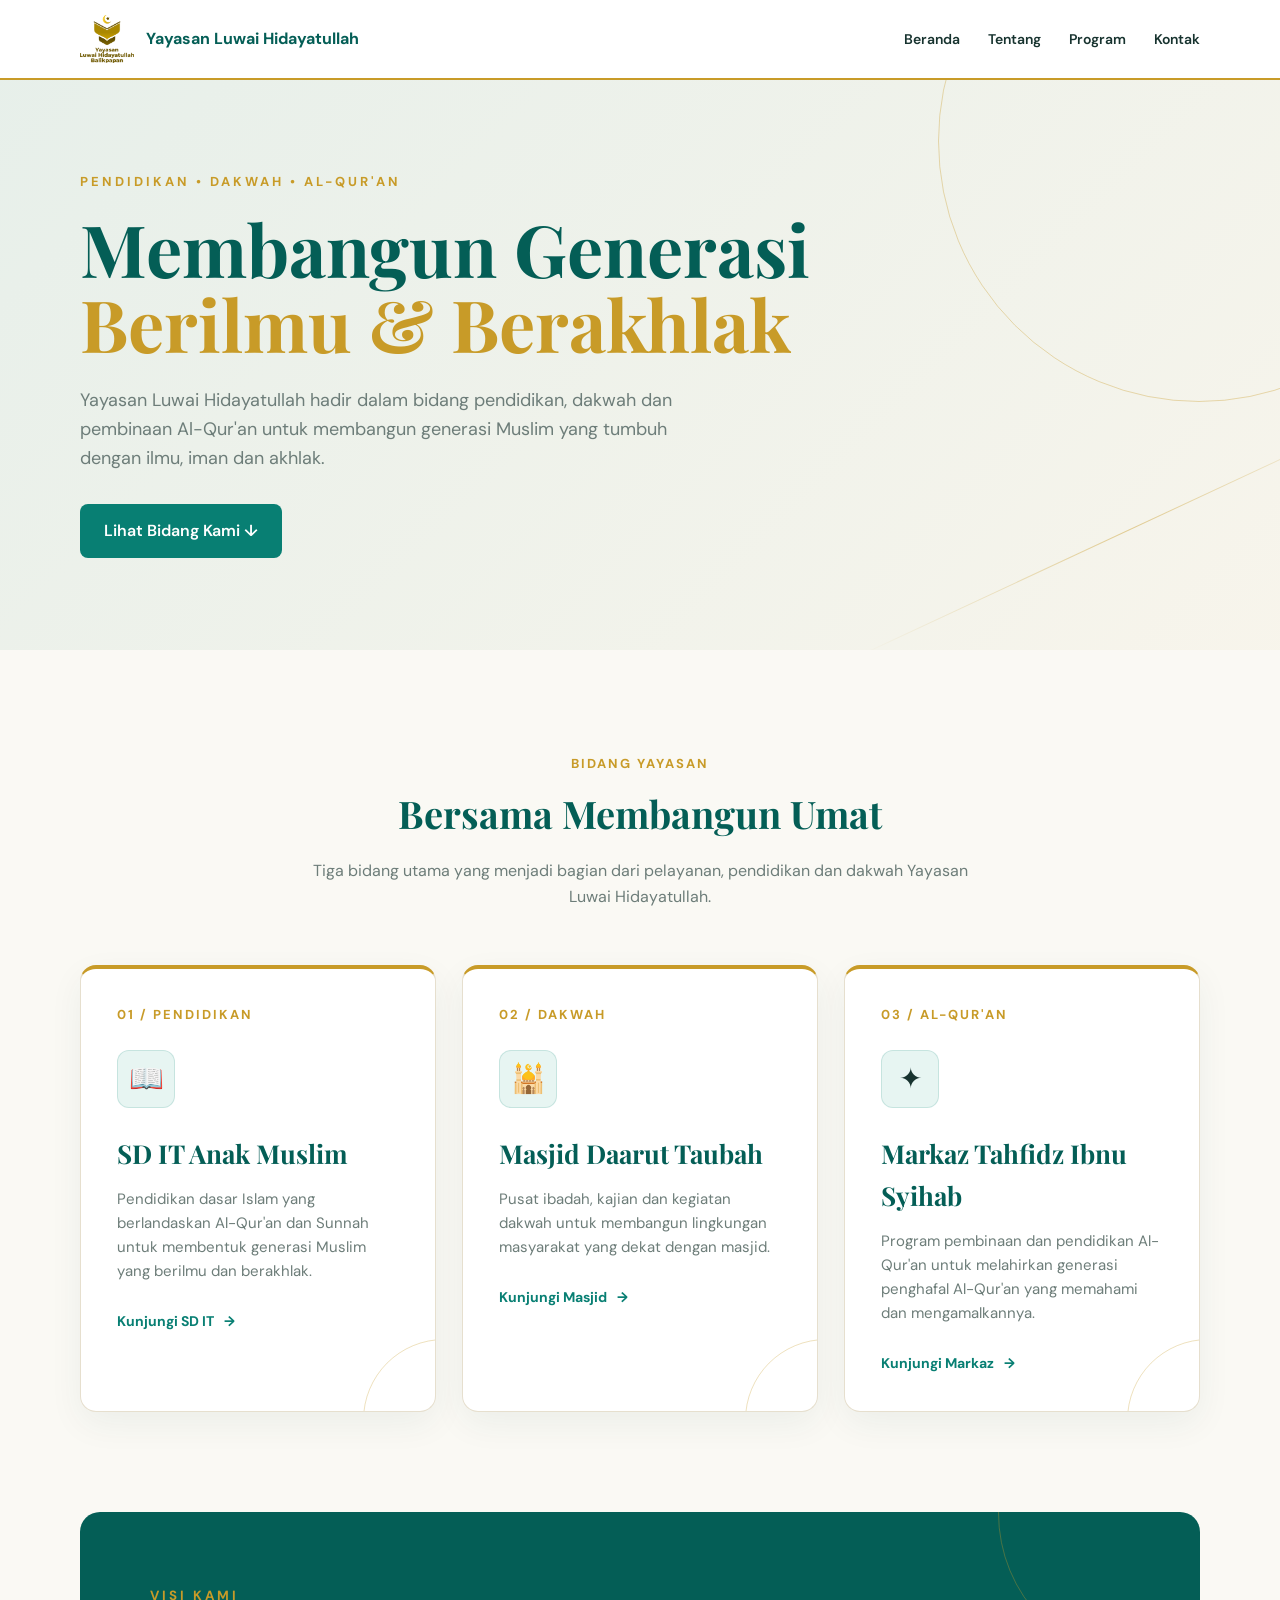
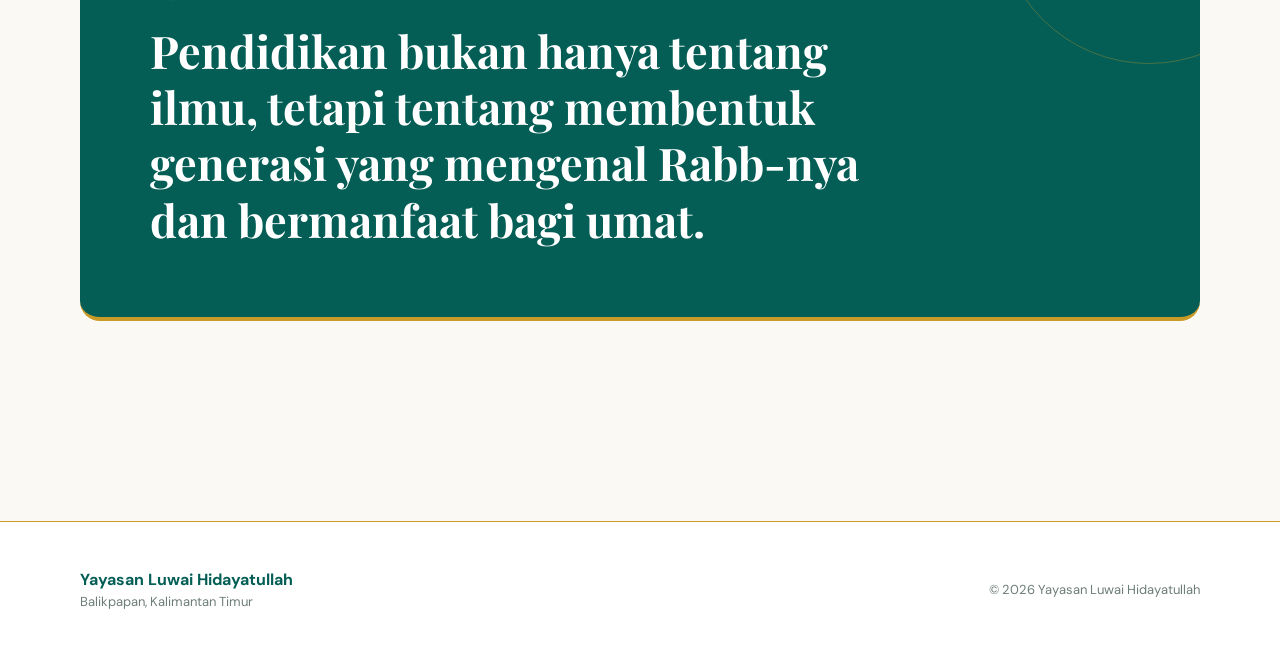
==== index.html @ e63903ce "Initial website yayasan lhb" ====
<!DOCTYPE html>
<html lang="id">
<head>
  <meta charset="UTF-8">
  <meta name="viewport" content="width=device-width, initial-scale=1.0">

  <title>Yayasan Luwai Hidayatullah</title>

  <!-- Google Font -->
  <link rel="stylesheet" href="css/style.css">
  <link rel="preconnect" href="https://fonts.googleapis.com">
  <link rel="preconnect" href="https://fonts.gstatic.com" crossorigin>
  <link href="https://fonts.googleapis.com/css2?family=DM+Sans:wght@400;500;600;700&family=Playfair+Display:wght@600;700&display=swap" rel="stylesheet">
  <link rel="stylesheet" href="css/style.css">
  <link rel="stylesheet" href="css/home.css">
    
</head>

<body>

  <!-- HEADER -->

  <header class="site-header">

    <div class="container navbar">

      <a href="#" class="brand">

        <div class="logo">   <img src="asset/image/logo-yayasan.png" alt="Logo Yayasan Luwai Hidayatullah"> </div>

        <div>
          Yayasan Luwai Hidayatullah
        </div>

      </a>

      <div class="nav-area">

  <button
    class="menu-toggle"
    id="menuToggle"
    aria-label="Buka menu navigasi"
    aria-expanded="false"
  >
    <span></span>
    <span></span>
    <span></span>
  </button>

  <nav class="nav-menu" id="navMenu">
    <a href="./index.html">Beranda</a>
    <a href="./tentang.html">Tentang</a>
    <a href="#program">Program</a>
    <a href="#kontak">Kontak</a>
  </nav>

</div>

    </div>

  </header>


  <!-- HERO -->

  <main>

    <section class="hero" id="home">

      <div class="container">

        <div class="hero-content">

          <div class="eyebrow">
            Pendidikan • Dakwah • Al-Qur'an
          </div>

          <h1>
            Membangun Generasi
            <span>Berilmu & Berakhlak</span>
          </h1>

          <p class="hero-description">
            Yayasan Luwai Hidayatullah hadir dalam bidang pendidikan,
            dakwah dan pembinaan Al-Qur'an untuk membangun generasi
            Muslim yang tumbuh dengan ilmu, iman dan akhlak.
          </p>

          <a href="#program" class="hero-button">
            Lihat Bidang Kami ↓
          </a>

        </div>

      </div>

    </section>


    <!-- PROGRAM -->

    <section class="program-section" id="program">

      <div class="container">

        <div class="section-heading">

          <span>Bidang Yayasan</span>

          <h2>
            Bersama Membangun Umat
          </h2>

          <p>
            Tiga bidang utama yang menjadi bagian dari pelayanan,
            pendidikan dan dakwah Yayasan Luwai Hidayatullah.
          </p>

        </div>


        <div class="program-grid">


          <!-- SDIT -->

          <a href="sdit.html" class="program-card">

            <div class="card-number">
              01 / PENDIDIKAN
            </div>

            <div class="card-icon">
              📖
            </div>

            <h3>
              SD IT Anak Muslim
            </h3>

            <p>
              Pendidikan dasar Islam yang berlandaskan
              Al-Qur'an dan Sunnah untuk membentuk generasi
              Muslim yang berilmu dan berakhlak.
            </p>

            <div class="card-link">
              Kunjungi SD IT
              <span>→</span>
            </div>

          </a>


          <!-- MASJID -->

          <a href="masjid.html" class="program-card">

            <div class="card-number">
              02 / DAKWAH
            </div>

            <div class="card-icon">
              🕌
            </div>

            <h3>
              Masjid Daarut Taubah
            </h3>

            <p>
              Pusat ibadah, kajian dan kegiatan dakwah
              untuk membangun lingkungan masyarakat
              yang dekat dengan masjid.
            </p>

            <div class="card-link">
              Kunjungi Masjid
              <span>→</span>
            </div>

          </a>


          <!-- TAHFIDZ -->

          <a href="tahfidz.html" class="program-card">

            <div class="card-number">
              03 / AL-QUR'AN
            </div>

            <div class="card-icon">
              ✦
            </div>

            <h3>
              Markaz Tahfidz Ibnu Syihab
            </h3>

            <p>
              Program pembinaan dan pendidikan Al-Qur'an
              untuk melahirkan generasi penghafal Al-Qur'an
              yang memahami dan mengamalkannya.
            </p>

            <div class="card-link">
              Kunjungi Markaz
              <span>→</span>
            </div>

          </a>


        </div>


        <!-- VISI -->

        <div class="vision" id="tentang">

          <small>
            Visi Kami
          </small>

          <h2>
            Pendidikan bukan hanya tentang ilmu,
            tetapi tentang membentuk generasi
            yang mengenal Rabb-nya dan bermanfaat bagi umat.
          </h2>

        </div>

      </div>

    </section>

  </main>


  <!-- FOOTER -->

  <footer id="kontak">

    <div class="container footer-content">

      <div>

        <div class="footer-name">
          Yayasan Luwai Hidayatullah
        </div>

        <div class="footer-text">
          Balikpapan, Kalimantan Timur
        </div>

      </div>

      <div class="footer-text">
        © 2026 Yayasan Luwai Hidayatullah
      </div>

    </div>

  </footer>
<script>
  const menuToggle = document.getElementById("menuToggle");
  const navMenu = document.getElementById("navMenu");

  menuToggle.addEventListener("click", function () {
    menuToggle.classList.toggle("active");
    navMenu.classList.toggle("active");

    const isOpen = navMenu.classList.contains("active");
    menuToggle.setAttribute("aria-expanded", isOpen);
  });

  navMenu.querySelectorAll("a").forEach(function (link) {
    link.addEventListener("click", function () {
      menuToggle.classList.remove("active");
      navMenu.classList.remove("active");
      menuToggle.setAttribute("aria-expanded", "false");
    });
  });
</script>

</body>
</html>
---- css/style.css ----
/* =====================================================
   YAYASAN LUWAI HIDAYATULLAH
   GLOBAL STYLE
===================================================== */


/* =========================
   COLOR SYSTEM
========================= */

:root {

  --tosca: #087f73;
  --tosca-dark: #045e56;
  --tosca-deep: #033e39;
  --tosca-light: #e7f5f2;

  --gold: #c89b28;
  --gold-light: #e7c86c;

  --cream: #faf9f4;
  --white: #ffffff;

  --text: #17332f;
  --muted: #6d7d79;

  --border: #e6dfce;

}


/* =========================
   RESET
========================= */

* {

  margin: 0;
  padding: 0;

  box-sizing: border-box;

}


html {

  scroll-behavior: smooth;

}


body {

  font-family: "DM Sans", sans-serif;

  background: var(--cream);

  color: var(--text);

  line-height: 1.6;

}


a {

  color: inherit;

  text-decoration: none;

}


img {

  display: block;

  max-width: 100%;

}


.container {

  width: min(1120px, calc(100% - 40px));

  margin-inline: auto;

}



/* =========================
   HEADER
========================= */

.site-header {

  position: sticky;

  top: 0;

  z-index: 1000;

  background: rgba(255, 255, 255, .96);

  backdrop-filter: blur(15px);

  border-bottom: 2px solid var(--gold);

}


.navbar {

  min-height: 78px;

  display: flex;

  align-items: center;

  justify-content: space-between;

  gap: 30px;

}



/* =========================
   BRAND / LOGO
========================= */

.brand {

  display: flex;

  align-items: center;

  gap: 12px;

}


.logo {

  width: 56px;
  height: 56px;

  flex-shrink: 0;

  display: flex;

  align-items: center;

  justify-content: center;

}


.logo img {

  width: 100%;
  height: 100%;

  object-fit: contain;

}


.brand-name {

  color: var(--tosca-dark);

  font-weight: 700;

  line-height: 1.25;

}


.brand-name small {

  display: block;

  margin-top: 3px;

  color: var(--gold);

  font-size: 10px;

  font-weight: 700;

  letter-spacing: 1.2px;

  text-transform: uppercase;

}



/* =========================
   NAVIGATION
========================= */

.nav-menu {

  display: flex;

  align-items: center;

  gap: 28px;

}


.nav-menu a {

  position: relative;

  padding: 8px 0;

  font-size: 14px;

  font-weight: 600;

  transition: color .25s ease;

}


.nav-menu a:hover {

  color: var(--tosca);

}


/* GOLD UNDERLINE */

.nav-menu a::after {

  content: "";

  position: absolute;

  left: 0;

  bottom: 2px;

  width: 0;
  height: 2px;

  background: var(--gold);

  transition: width .25s ease;

}


.nav-menu a:hover::after {

  width: 100%;

}



/* =========================
   SECTION LABEL
========================= */

.section-label {

  color: var(--gold);

  font-size: 12px;

  font-weight: 700;

  letter-spacing: 3px;

  text-transform: uppercase;

}



/* =========================
   SECTION TITLE
========================= */

.section-title {

  margin-top: 10px;

  font-family: "Playfair Display", serif;

  font-size: clamp(32px, 4vw, 44px);

  line-height: 1.2;

  color: var(--tosca-dark);

}



/* =========================
   BUTTON
========================= */

.btn {

  display: inline-flex;

  align-items: center;

  justify-content: center;

  gap: 10px;

  min-height: 48px;

  padding: 12px 24px;

  border: none;

  border-radius: 8px;

  cursor: pointer;

  font-family: inherit;

  font-size: 14px;

  font-weight: 700;

  transition:
    transform .25s ease,
    background .25s ease,
    box-shadow .25s ease;

}


.btn-primary {

  background: var(--tosca);

  color: white;

}


.btn-primary:hover {

  background: var(--tosca-dark);

  transform: translateY(-2px);

  box-shadow:
    0 10px 25px
    rgba(4, 94, 86, .18);

}


.btn-gold {

  background: var(--gold);

  color: var(--tosca-deep);

}


.btn-gold:hover {

  background: var(--gold-light);

  transform: translateY(-2px);

}



/* =========================
   CARD
========================= */

.card {

  position: relative;

  overflow: hidden;

  background: white;

  border: 1px solid var(--border);

  border-top: 3px solid var(--gold);

  border-radius: 14px;

  transition:
    transform .3s ease,
    box-shadow .3s ease,
    border-color .3s ease;

}


.card:hover {

  transform: translateY(-6px);

  border-color: var(--gold);

  box-shadow:
    0 18px 40px
    rgba(4, 94, 86, .09);

}



/* =========================
   GOLD DECORATION
========================= */

.gold-line {

  width: 80px;
  height: 2px;

  background: var(--gold);

}


.gold-circle {

  position: absolute;

  border: 1px solid rgba(200, 155, 40, .4);

  border-radius: 50%;

  pointer-events: none;

}



/* =========================
   FOOTER
========================= */

.site-footer {

  padding: 55px 0;

  background: var(--tosca-deep);

  color: white;

  border-top: 3px solid var(--gold);

}


.footer-content {

  display: flex;

  align-items: center;

  justify-content: space-between;

  gap: 30px;

}


.footer-brand {

  display: flex;

  align-items: center;

  gap: 15px;

}


.footer-brand img {

  width: 55px;
  height: 55px;

  object-fit: contain;

}


.footer-title {

  font-weight: 700;

}


.footer-text {

  color: rgba(255, 255, 255, .65);

  font-size: 13px;

}



/* =========================
   RESPONSIVE
========================= */

@media (max-width: 900px) {

  .nav-menu {

    display: none;

  }

}


@media (max-width: 600px) {

  .container {

    width: calc(100% - 28px);

  }


  .navbar {

    min-height: 70px;

  }


  .logo {

    width: 48px;
    height: 48px;

  }


  .brand-name {

    font-size: 14px;

  }


  .footer-content {

    flex-direction: column;

    align-items: flex-start;

  }

}
/* =========================================
   HAMBURGER NAVIGATION
========================================= */

.nav-area {
  display: flex;
  align-items: center;
}

.menu-toggle {
  display: none;

  width: 42px;
  height: 42px;

  padding: 8px;

  background: transparent;

  border: 1px solid var(--border);
  border-radius: 8px;

  cursor: pointer;
}

.menu-toggle span {
  display: block;

  width: 100%;
  height: 2px;

  margin: 5px 0;

  background: var(--tosca-dark);

  border-radius: 10px;

  transition: 0.3s;
}


/* =========================
   MOBILE
========================= */

@media (max-width: 768px) {

  .navbar {
    position: relative;
  }

  .menu-toggle {
    display: block;
  }

  .nav-menu {
    display: none;

    position: absolute;

    top: calc(100% + 1px);
    left: 0;
    right: 0;

    width: 100%;

    padding: 12px;

    background: white;

    border: 1px solid var(--border);
    border-top: 2px solid var(--gold);

    border-radius: 0 0 12px 12px;

    box-shadow:
      0 15px 30px
      rgba(4, 94, 86, 0.12);
  }

  .nav-menu.active {
    display: flex;

    flex-direction: column;

    gap: 4px;
  }

  .nav-menu a {
    display: block;

    width: 100%;

    padding: 12px 14px;

    color: var(--tosca-dark);

    border-radius: 7px;

    font-size: 14px;
  }

  .nav-menu a:hover {
    background: var(--tosca-light);

    color: var(--tosca);
  }


  /* ANIMASI HAMBURGER → X */

  .menu-toggle.active span:nth-child(1) {
    transform: translateY(7px) rotate(45deg);
  }

  .menu-toggle.active span:nth-child(2) {
    opacity: 0;
  }

  .menu-toggle.active span:nth-child(3) {
    transform: translateY(-7px) rotate(-45deg);
  }

}
---- css/style.css ----
/* =====================================================
   YAYASAN LUWAI HIDAYATULLAH
   GLOBAL STYLE
===================================================== */


/* =========================
   COLOR SYSTEM
========================= */

:root {

  --tosca: #087f73;
  --tosca-dark: #045e56;
  --tosca-deep: #033e39;
  --tosca-light: #e7f5f2;

  --gold: #c89b28;
  --gold-light: #e7c86c;

  --cream: #faf9f4;
  --white: #ffffff;

  --text: #17332f;
  --muted: #6d7d79;

  --border: #e6dfce;

}


/* =========================
   RESET
========================= */

* {

  margin: 0;
  padding: 0;

  box-sizing: border-box;

}


html {

  scroll-behavior: smooth;

}


body {

  font-family: "DM Sans", sans-serif;

  background: var(--cream);

  color: var(--text);

  line-height: 1.6;

}


a {

  color: inherit;

  text-decoration: none;

}


img {

  display: block;

  max-width: 100%;

}


.container {

  width: min(1120px, calc(100% - 40px));

  margin-inline: auto;

}



/* =========================
   HEADER
========================= */

.site-header {

  position: sticky;

  top: 0;

  z-index: 1000;

  background: rgba(255, 255, 255, .96);

  backdrop-filter: blur(15px);

  border-bottom: 2px solid var(--gold);

}


.navbar {

  min-height: 78px;

  display: flex;

  align-items: center;

  justify-content: space-between;

  gap: 30px;

}



/* =========================
   BRAND / LOGO
========================= */

.brand {

  display: flex;

  align-items: center;

  gap: 12px;

}


.logo {

  width: 56px;
  height: 56px;

  flex-shrink: 0;

  display: flex;

  align-items: center;

  justify-content: center;

}


.logo img {

  width: 100%;
  height: 100%;

  object-fit: contain;

}


.brand-name {

  color: var(--tosca-dark);

  font-weight: 700;

  line-height: 1.25;

}


.brand-name small {

  display: block;

  margin-top: 3px;

  color: var(--gold);

  font-size: 10px;

  font-weight: 700;

  letter-spacing: 1.2px;

  text-transform: uppercase;

}



/* =========================
   NAVIGATION
========================= */

.nav-menu {

  display: flex;

  align-items: center;

  gap: 28px;

}


.nav-menu a {

  position: relative;

  padding: 8px 0;

  font-size: 14px;

  font-weight: 600;

  transition: color .25s ease;

}


.nav-menu a:hover {

  color: var(--tosca);

}


/* GOLD UNDERLINE */

.nav-menu a::after {

  content: "";

  position: absolute;

  left: 0;

  bottom: 2px;

  width: 0;
  height: 2px;

  background: var(--gold);

  transition: width .25s ease;

}


.nav-menu a:hover::after {

  width: 100%;

}



/* =========================
   SECTION LABEL
========================= */

.section-label {

  color: var(--gold);

  font-size: 12px;

  font-weight: 700;

  letter-spacing: 3px;

  text-transform: uppercase;

}



/* =========================
   SECTION TITLE
========================= */

.section-title {

  margin-top: 10px;

  font-family: "Playfair Display", serif;

  font-size: clamp(32px, 4vw, 44px);

  line-height: 1.2;

  color: var(--tosca-dark);

}



/* =========================
   BUTTON
========================= */

.btn {

  display: inline-flex;

  align-items: center;

  justify-content: center;

  gap: 10px;

  min-height: 48px;

  padding: 12px 24px;

  border: none;

  border-radius: 8px;

  cursor: pointer;

  font-family: inherit;

  font-size: 14px;

  font-weight: 700;

  transition:
    transform .25s ease,
    background .25s ease,
    box-shadow .25s ease;

}


.btn-primary {

  background: var(--tosca);

  color: white;

}


.btn-primary:hover {

  background: var(--tosca-dark);

  transform: translateY(-2px);

  box-shadow:
    0 10px 25px
    rgba(4, 94, 86, .18);

}


.btn-gold {

  background: var(--gold);

  color: var(--tosca-deep);

}


.btn-gold:hover {

  background: var(--gold-light);

  transform: translateY(-2px);

}



/* =========================
   CARD
========================= */

.card {

  position: relative;

  overflow: hidden;

  background: white;

  border: 1px solid var(--border);

  border-top: 3px solid var(--gold);

  border-radius: 14px;

  transition:
    transform .3s ease,
    box-shadow .3s ease,
    border-color .3s ease;

}


.card:hover {

  transform: translateY(-6px);

  border-color: var(--gold);

  box-shadow:
    0 18px 40px
    rgba(4, 94, 86, .09);

}



/* =========================
   GOLD DECORATION
========================= */

.gold-line {

  width: 80px;
  height: 2px;

  background: var(--gold);

}


.gold-circle {

  position: absolute;

  border: 1px solid rgba(200, 155, 40, .4);

  border-radius: 50%;

  pointer-events: none;

}



/* =========================
   FOOTER
========================= */

.site-footer {

  padding: 55px 0;

  background: var(--tosca-deep);

  color: white;

  border-top: 3px solid var(--gold);

}


.footer-content {

  display: flex;

  align-items: center;

  justify-content: space-between;

  gap: 30px;

}


.footer-brand {

  display: flex;

  align-items: center;

  gap: 15px;

}


.footer-brand img {

  width: 55px;
  height: 55px;

  object-fit: contain;

}


.footer-title {

  font-weight: 700;

}


.footer-text {

  color: rgba(255, 255, 255, .65);

  font-size: 13px;

}



/* =========================
   RESPONSIVE
========================= */

@media (max-width: 900px) {

  .nav-menu {

    display: none;

  }

}


@media (max-width: 600px) {

  .container {

    width: calc(100% - 28px);

  }


  .navbar {

    min-height: 70px;

  }


  .logo {

    width: 48px;
    height: 48px;

  }


  .brand-name {

    font-size: 14px;

  }


  .footer-content {

    flex-direction: column;

    align-items: flex-start;

  }

}
/* =========================================
   HAMBURGER NAVIGATION
========================================= */

.nav-area {
  display: flex;
  align-items: center;
}

.menu-toggle {
  display: none;

  width: 42px;
  height: 42px;

  padding: 8px;

  background: transparent;

  border: 1px solid var(--border);
  border-radius: 8px;

  cursor: pointer;
}

.menu-toggle span {
  display: block;

  width: 100%;
  height: 2px;

  margin: 5px 0;

  background: var(--tosca-dark);

  border-radius: 10px;

  transition: 0.3s;
}


/* =========================
   MOBILE
========================= */

@media (max-width: 768px) {

  .navbar {
    position: relative;
  }

  .menu-toggle {
    display: block;
  }

  .nav-menu {
    display: none;

    position: absolute;

    top: calc(100% + 1px);
    left: 0;
    right: 0;

    width: 100%;

    padding: 12px;

    background: white;

    border: 1px solid var(--border);
    border-top: 2px solid var(--gold);

    border-radius: 0 0 12px 12px;

    box-shadow:
      0 15px 30px
      rgba(4, 94, 86, 0.12);
  }

  .nav-menu.active {
    display: flex;

    flex-direction: column;

    gap: 4px;
  }

  .nav-menu a {
    display: block;

    width: 100%;

    padding: 12px 14px;

    color: var(--tosca-dark);

    border-radius: 7px;

    font-size: 14px;
  }

  .nav-menu a:hover {
    background: var(--tosca-light);

    color: var(--tosca);
  }


  /* ANIMASI HAMBURGER → X */

  .menu-toggle.active span:nth-child(1) {
    transform: translateY(7px) rotate(45deg);
  }

  .menu-toggle.active span:nth-child(2) {
    opacity: 0;
  }

  .menu-toggle.active span:nth-child(3) {
    transform: translateY(-7px) rotate(-45deg);
  }

}
---- css/home.css ----
/* =====================================================
   YAYASAN LUWAI HIDAYATULLAH
   HOME PAGE
===================================================== */


/* =========================
   HEADER HOME
========================= */

header {
  position: sticky;
  top: 0;
  z-index: 1000;

  background: rgba(255, 255, 255, 0.96);
  backdrop-filter: blur(14px);

  border-bottom: 2px solid var(--gold);
}

.navbar {
  height: 76px;

  display: flex;
  align-items: center;
  justify-content: space-between;
}

.brand {
  display: flex;
  align-items: center;
  gap: 12px;

  font-weight: 700;
  color: var(--tosca-dark);
}

.logo {
  width: 54px;
  height: 54px;

  display: flex;
  align-items: center;
  justify-content: center;

  flex-shrink: 0;
}

.logo img {
  width: 100%;
  height: 100%;

  object-fit: contain;
}

nav {
  display: flex;
  gap: 28px;
}

nav a {
  font-size: 14px;
  font-weight: 600;

  transition: 0.25s;
}

nav a:hover {
  color: var(--tosca);
}


/* =========================
   HERO
========================= */

.hero {
  min-height: 570px;

  display: flex;
  align-items: center;

  position: relative;
  overflow: hidden;

  background:
    linear-gradient(
      135deg,
      rgba(8, 127, 115, 0.08),
      rgba(200, 162, 74, 0.05)
    );
}


/* Lingkaran dekoratif emas */

.hero::before {
  content: "";

  position: absolute;

  width: 520px;
  height: 520px;

  right: -180px;
  top: -200px;

  border: 1px solid var(--gold);
  border-radius: 50%;

  opacity: 0.35;
}


/* Garis dekoratif emas */

.hero::after {
  content: "";

  position: absolute;

  width: 600px;
  height: 1px;

  right: -150px;
  bottom: 120px;

  background:
    linear-gradient(
      90deg,
      transparent,
      var(--gold),
      transparent
    );

  transform: rotate(-25deg);

  opacity: 0.45;
}


.hero-content {
  max-width: 760px;

  position: relative;
  z-index: 2;
}


.eyebrow {
  margin-bottom: 18px;

  color: var(--gold);

  text-transform: uppercase;

  letter-spacing: 3px;

  font-size: 13px;
  font-weight: 700;
}


.hero h1 {
  margin-bottom: 24px;

  font-family: "Playfair Display", serif;

  font-size: clamp(42px, 6vw, 72px);

  line-height: 1.05;

  color: var(--tosca-dark);
}


.hero h1 span {
  color: var(--gold);
}


.hero-description {
  max-width: 650px;

  margin-bottom: 32px;

  color: var(--muted);

  font-size: 18px;
}


.hero-button {
  display: inline-flex;

  align-items: center;

  gap: 10px;

  padding: 14px 24px;

  background: var(--tosca);

  color: white;

  border-radius: 8px;

  font-weight: 600;

  transition: 0.3s;
}


.hero-button:hover {
  background: var(--tosca-dark);

  transform: translateY(-2px);
}


/* =========================
   PROGRAM SECTION
========================= */

.program-section {
  padding: 100px 0;
}


.section-heading {
  max-width: 680px;

  margin: 0 auto 55px;

  text-align: center;
}


.section-heading span {
  color: var(--gold);

  text-transform: uppercase;

  letter-spacing: 2px;

  font-size: 13px;
  font-weight: 700;
}


.section-heading h2 {
  margin: 8px 0 14px;

  font-family: "Playfair Display", serif;

  font-size: 38px;

  color: var(--tosca-dark);
}


.section-heading p {
  color: var(--muted);
}


/* =========================
   PROGRAM GRID
========================= */

.program-grid {
  display: grid;

  grid-template-columns: repeat(3, 1fr);

  gap: 26px;
}


/* =========================
   PROGRAM CARD
========================= */

.program-card {
  min-height: 360px;

  position: relative;
  overflow: hidden;

  padding: 36px;

  background: var(--white);

  border: 1px solid var(--border);
  border-top: 4px solid var(--gold);

  border-radius: 16px;

  cursor: pointer;

  box-shadow:
    0 12px 35px
    rgba(15, 76, 68, 0.06);

  transition:
    transform 0.3s ease,
    box-shadow 0.3s ease,
    border-color 0.3s ease;
}


.program-card:hover {
  transform: translateY(-8px);

  border-color: var(--gold);

  box-shadow:
    0 20px 45px
    rgba(15, 76, 68, 0.12);
}


/* Lingkaran emas card */

.program-card::after {
  content: "";

  position: absolute;

  width: 160px;
  height: 160px;

  right: -90px;
  bottom: -90px;

  border: 1px solid var(--gold);

  border-radius: 50%;

  opacity: 0.3;

  transition: 0.4s;
}


.program-card:hover::after {
  transform: scale(1.25);
}


.card-number {
  color: var(--gold);

  font-size: 13px;
  font-weight: 700;

  letter-spacing: 2px;
}


.card-icon {
  width: 58px;
  height: 58px;

  margin: 25px 0;

  display: grid;
  place-items: center;

  background: var(--tosca-light);

  border: 1px solid rgba(8, 127, 115, 0.15);

  border-radius: 12px;

  font-size: 28px;
}


.program-card h3 {
  margin-bottom: 12px;

  font-family: "Playfair Display", serif;

  font-size: 26px;

  color: var(--tosca-dark);
}


.program-card p {
  margin-bottom: 25px;

  color: var(--muted);

  font-size: 15px;
}


.card-link {
  display: inline-flex;

  align-items: center;

  gap: 10px;

  color: var(--tosca);

  font-size: 14px;
  font-weight: 700;
}


.card-link span {
  transition: 0.3s;
}


.program-card:hover .card-link span {
  transform: translateX(5px);
}


/* =========================
   VISI YAYASAN
========================= */

.vision {
  margin-top: 100px;

  padding: 70px;

  position: relative;
  overflow: hidden;

  background: var(--tosca-dark);

  color: white;

  border-radius: 20px;

  border-bottom: 4px solid var(--gold);
}


.vision::before {
  content: "";

  position: absolute;

  width: 300px;
  height: 300px;

  right: -100px;
  top: -150px;

  border: 1px solid var(--gold);

  border-radius: 50%;

  opacity: 0.35;
}


.vision small {
  color: var(--gold);

  text-transform: uppercase;

  letter-spacing: 3px;

  font-weight: 700;
}


.vision h2 {
  max-width: 720px;

  margin-top: 14px;

  font-family: "Playfair Display", serif;

  font-size: clamp(30px, 4vw, 45px);

  line-height: 1.25;
}


/* =========================
   FOOTER HOME
========================= */

footer {
  margin-top: 100px;

  padding: 45px 0;

  background: white;

  border-top: 1px solid var(--gold);
}


.footer-content {
  display: flex;

  align-items: center;
  justify-content: space-between;

  gap: 20px;
}


.footer-name {
  color: var(--tosca-dark);

  font-weight: 700;
}


.footer-text {
  color: var(--muted);

  font-size: 13px;
}


/* =========================
   TABLET
========================= */

@media (max-width: 900px) {

  .program-grid {
    grid-template-columns: 1fr;
  }

  .program-card {
    min-height: auto;
  }

  .vision {
    padding: 45px 30px;
  }

}


/* =========================
   MOBILE
========================= */

@media (max-width: 600px) {

  .container {
    width: min(100% - 28px, 1120px);
  }

  .hero {
    min-height: 520px;
  }

  .hero h1 {
    font-size: 43px;
  }

  .hero-description {
    font-size: 16px;
  }

  .program-section {
    padding: 70px 0;
  }

  .footer-content {
    flex-direction: column;

    align-items: flex-start;
  }

}
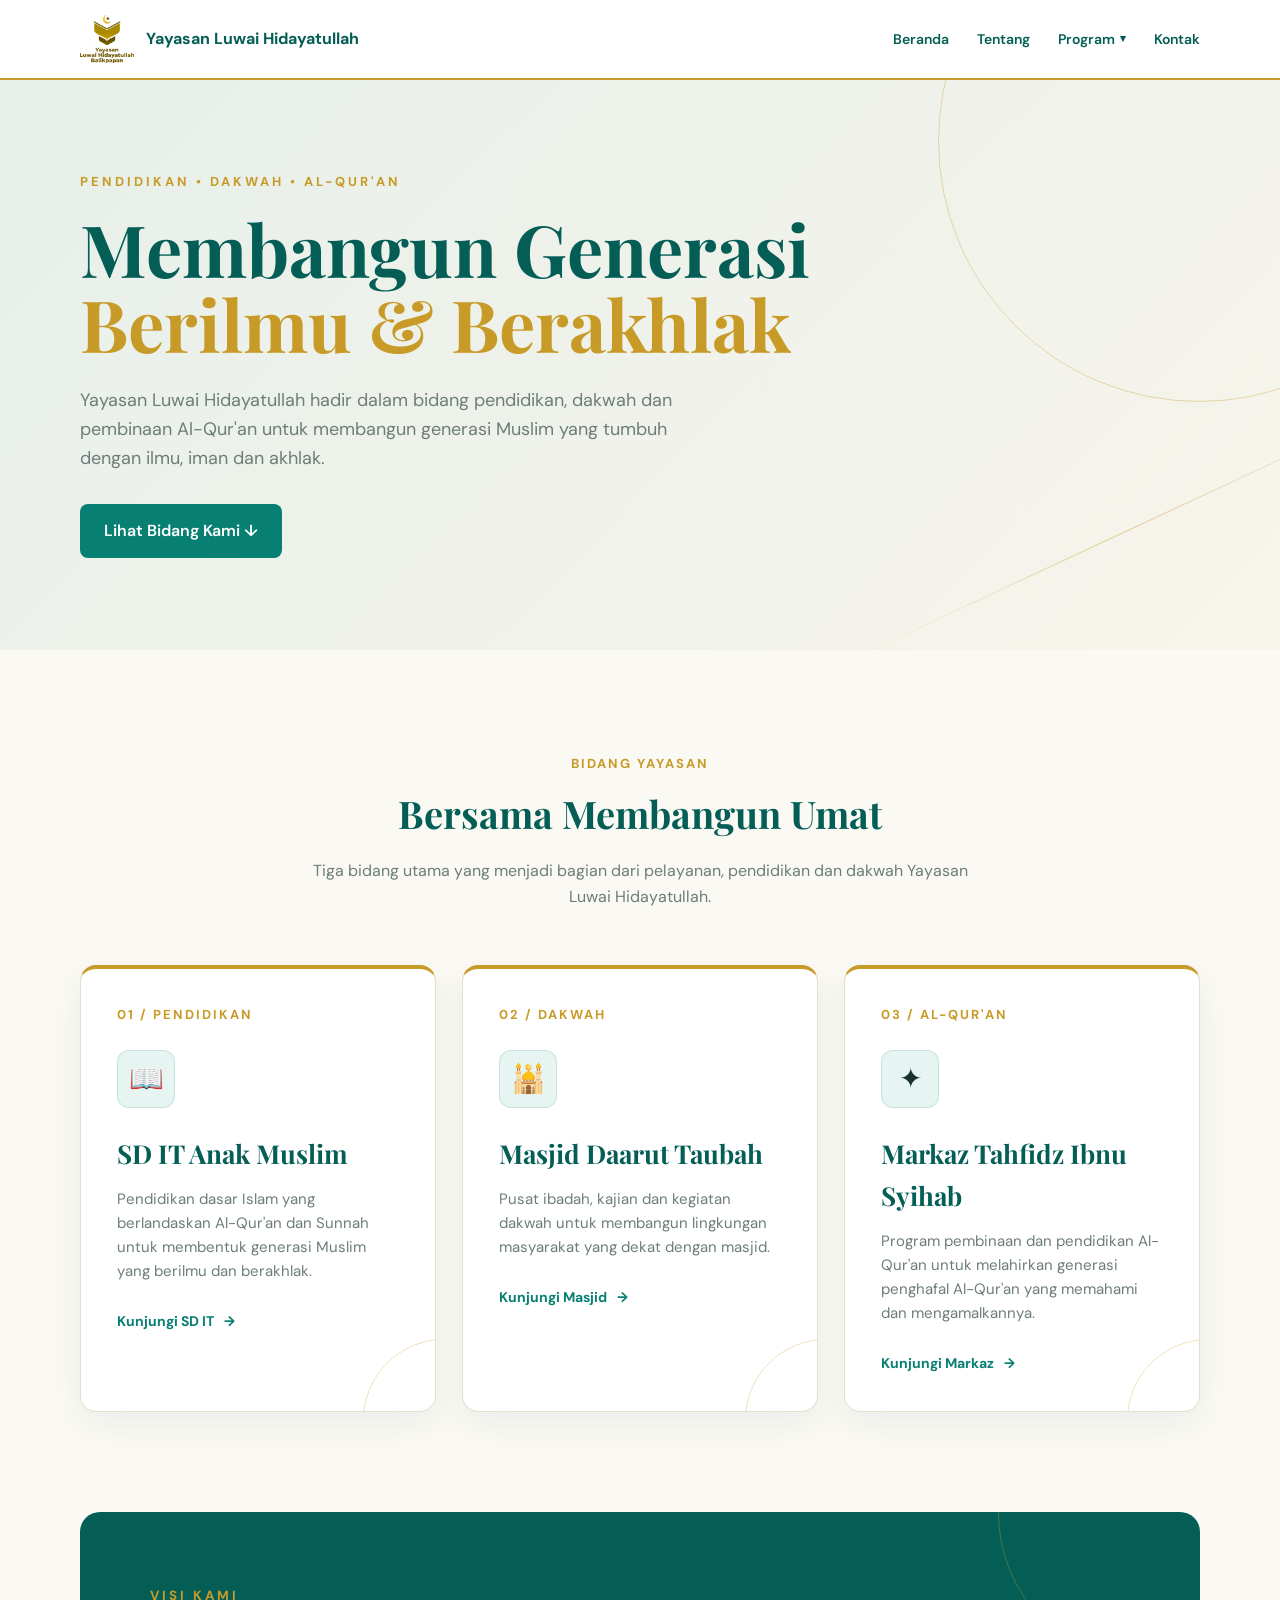
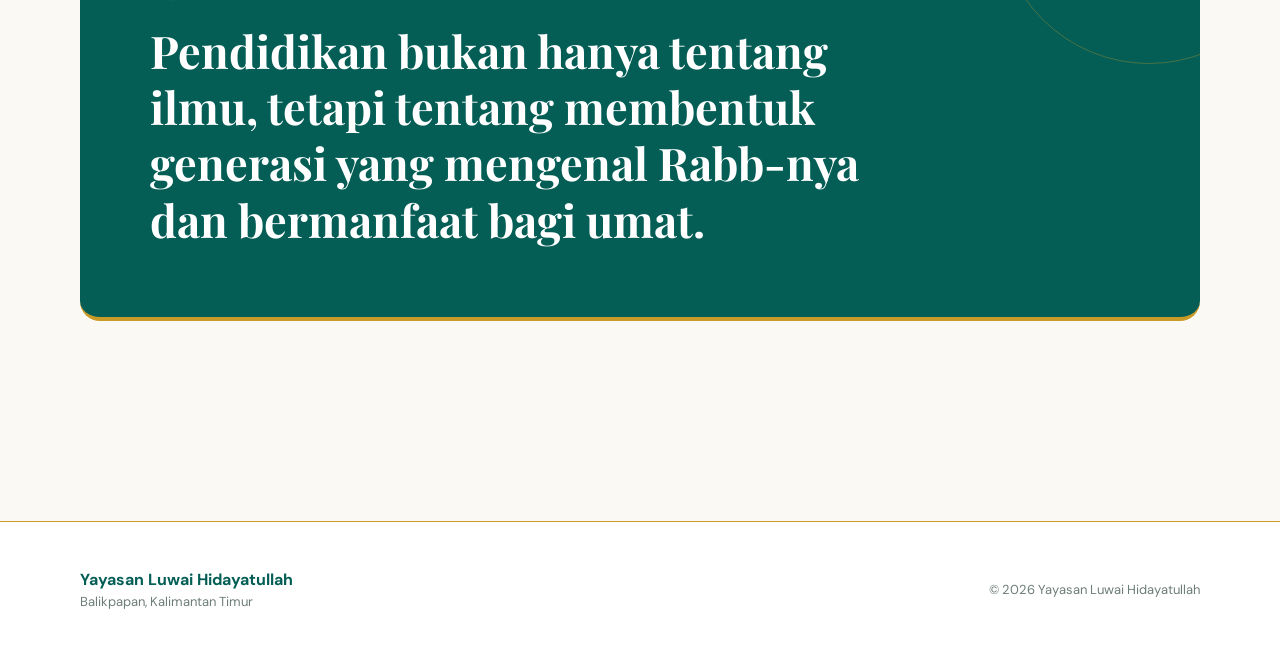
==== commit fd6f6fd2: "Update Website" ====
--- a/index.html
+++ b/index.html
@@ -50,7 +50,17 @@
   <nav class="nav-menu" id="navMenu">
     <a href="./index.html">Beranda</a>
     <a href="./tentang.html">Tentang</a>
-    <a href="#program">Program</a>
+    <div class="nav-dropdown">
+  <button class="dropdown-toggle" type="button">
+    Program <span>▾</span>
+  </button>
+
+  <div class="dropdown-menu">
+    <a href="./sdit.html">SDIT Anak Muslim</a>
+    <a href="./masjid.html">Masjid</a>
+    <a href="./tahfidz.html">Tahfidz</a>
+  </div>
+</div>
     <a href="#kontak">Kontak</a>
   </nav>
 
@@ -282,6 +292,17 @@
       menuToggle.setAttribute("aria-expanded", "false");
     });
   });
+  const programDropdown = document.querySelector('.nav-dropdown');
+const programToggle = document.querySelector('.dropdown-toggle');
+
+programToggle.addEventListener('click', (e) => {
+  e.stopPropagation();
+  programDropdown.classList.toggle('active');
+});
+
+document.addEventListener('click', () => {
+  programDropdown.classList.remove('active');
+});
 </script>
 
 </body>
--- a/css/style.css
+++ b/css/style.css
@@ -215,20 +215,12 @@
 }
 
 
-.nav-menu a {
-
-  position: relative;
-
-  padding: 8px 0;
-
+.nav-menu a,
+.nav-menu .dropdown-toggle {
   font-size: 14px;
-
   font-weight: 600;
-
-  transition: color .25s ease;
-
-}
-
+  color: var(--tosca-dark);
+}
 
 .nav-menu a:hover {
 
@@ -700,4 +692,124 @@
     transform: translateY(-7px) rotate(-45deg);
   }
 
+}
+/* =========================
+   PROGRAM DROPDOWN
+========================= */
+
+.nav-dropdown {
+  position: relative;
+}
+
+.dropdown-toggle {
+  appearance: none;
+  -webkit-appearance: none;
+  background: transparent;
+  border: 0;
+  margin: 0;
+  padding: 0;
+
+  font-family: inherit;
+  font-size: inherit;
+  font-weight: inherit;
+  line-height: inherit;
+  letter-spacing: inherit;
+  color: inherit;
+
+  cursor: pointer;
+
+  display: flex;
+  align-items: center;
+  gap: 5px;
+}
+
+.dropdown-toggle span {
+  font-size: 11px;
+  transition: transform 0.25s ease;
+}
+
+.dropdown-menu {
+  position: absolute;
+  top: calc(100% + 10px);
+  left: 50%;
+  transform: translateX(-50%) translateY(-5px);
+
+  min-width: 210px;
+  padding: 8px;
+
+  background: #ffffff;
+  border: 1px solid var(--line);
+  border-radius: 14px;
+
+  box-shadow: 0 12px 35px rgba(0, 0, 0, 0.12);
+
+  opacity: 0;
+  visibility: hidden;
+  pointer-events: none;
+
+  transition: 0.25s ease;
+  z-index: 100;
+}
+
+.dropdown-menu a {
+  display: block;
+  padding: 11px 14px;
+  border-radius: 9px;
+  white-space: nowrap;
+}
+
+.dropdown-menu a:hover {
+  background: var(--cream);
+  color: var(--deep);
+}
+
+/* Saat dropdown aktif */
+.nav-dropdown.active .dropdown-menu {
+  opacity: 1;
+  visibility: visible;
+  pointer-events: auto;
+  transform: translateX(-50%) translateY(0);
+}
+
+.nav-dropdown.active .dropdown-toggle span {
+  transform: rotate(180deg);
+}
+
+/* MOBILE */
+@media (max-width: 900px) {
+
+  .nav-dropdown {
+    width: 100%;
+  }
+
+  .dropdown-toggle {
+    width: 100%;
+    justify-content: space-between;
+  }
+
+  .dropdown-menu {
+    position: static;
+    transform: none;
+
+    min-width: 100%;
+    margin-top: 4px;
+    padding: 4px 0 4px 14px;
+
+    background: transparent;
+    border: none;
+    box-shadow: none;
+
+    display: none;
+    opacity: 1;
+    visibility: visible;
+  }
+
+  .nav-dropdown.active .dropdown-menu {
+    display: block;
+    transform: none;
+  }
+
+  .dropdown-menu a {
+    padding: 9px 12px;
+  }
 }
--- a/css/style.css
+++ b/css/style.css
@@ -215,20 +215,12 @@
 }
 
 
-.nav-menu a {
-
-  position: relative;
-
-  padding: 8px 0;
-
+.nav-menu a,
+.nav-menu .dropdown-toggle {
   font-size: 14px;
-
   font-weight: 600;
-
-  transition: color .25s ease;
-
-}
-
+  color: var(--tosca-dark);
+}
 
 .nav-menu a:hover {
 
@@ -700,4 +692,124 @@
     transform: translateY(-7px) rotate(-45deg);
   }
 
+}
+/* =========================
+   PROGRAM DROPDOWN
+========================= */
+
+.nav-dropdown {
+  position: relative;
+}
+
+.dropdown-toggle {
+  appearance: none;
+  -webkit-appearance: none;
+  background: transparent;
+  border: 0;
+  margin: 0;
+  padding: 0;
+
+  font-family: inherit;
+  font-size: inherit;
+  font-weight: inherit;
+  line-height: inherit;
+  letter-spacing: inherit;
+  color: inherit;
+
+  cursor: pointer;
+
+  display: flex;
+  align-items: center;
+  gap: 5px;
+}
+
+.dropdown-toggle span {
+  font-size: 11px;
+  transition: transform 0.25s ease;
+}
+
+.dropdown-menu {
+  position: absolute;
+  top: calc(100% + 10px);
+  left: 50%;
+  transform: translateX(-50%) translateY(-5px);
+
+  min-width: 210px;
+  padding: 8px;
+
+  background: #ffffff;
+  border: 1px solid var(--line);
+  border-radius: 14px;
+
+  box-shadow: 0 12px 35px rgba(0, 0, 0, 0.12);
+
+  opacity: 0;
+  visibility: hidden;
+  pointer-events: none;
+
+  transition: 0.25s ease;
+  z-index: 100;
+}
+
+.dropdown-menu a {
+  display: block;
+  padding: 11px 14px;
+  border-radius: 9px;
+  white-space: nowrap;
+}
+
+.dropdown-menu a:hover {
+  background: var(--cream);
+  color: var(--deep);
+}
+
+/* Saat dropdown aktif */
+.nav-dropdown.active .dropdown-menu {
+  opacity: 1;
+  visibility: visible;
+  pointer-events: auto;
+  transform: translateX(-50%) translateY(0);
+}
+
+.nav-dropdown.active .dropdown-toggle span {
+  transform: rotate(180deg);
+}
+
+/* MOBILE */
+@media (max-width: 900px) {
+
+  .nav-dropdown {
+    width: 100%;
+  }
+
+  .dropdown-toggle {
+    width: 100%;
+    justify-content: space-between;
+  }
+
+  .dropdown-menu {
+    position: static;
+    transform: none;
+
+    min-width: 100%;
+    margin-top: 4px;
+    padding: 4px 0 4px 14px;
+
+    background: transparent;
+    border: none;
+    box-shadow: none;
+
+    display: none;
+    opacity: 1;
+    visibility: visible;
+  }
+
+  .nav-dropdown.active .dropdown-menu {
+    display: block;
+    transform: none;
+  }
+
+  .dropdown-menu a {
+    padding: 9px 12px;
+  }
 }
